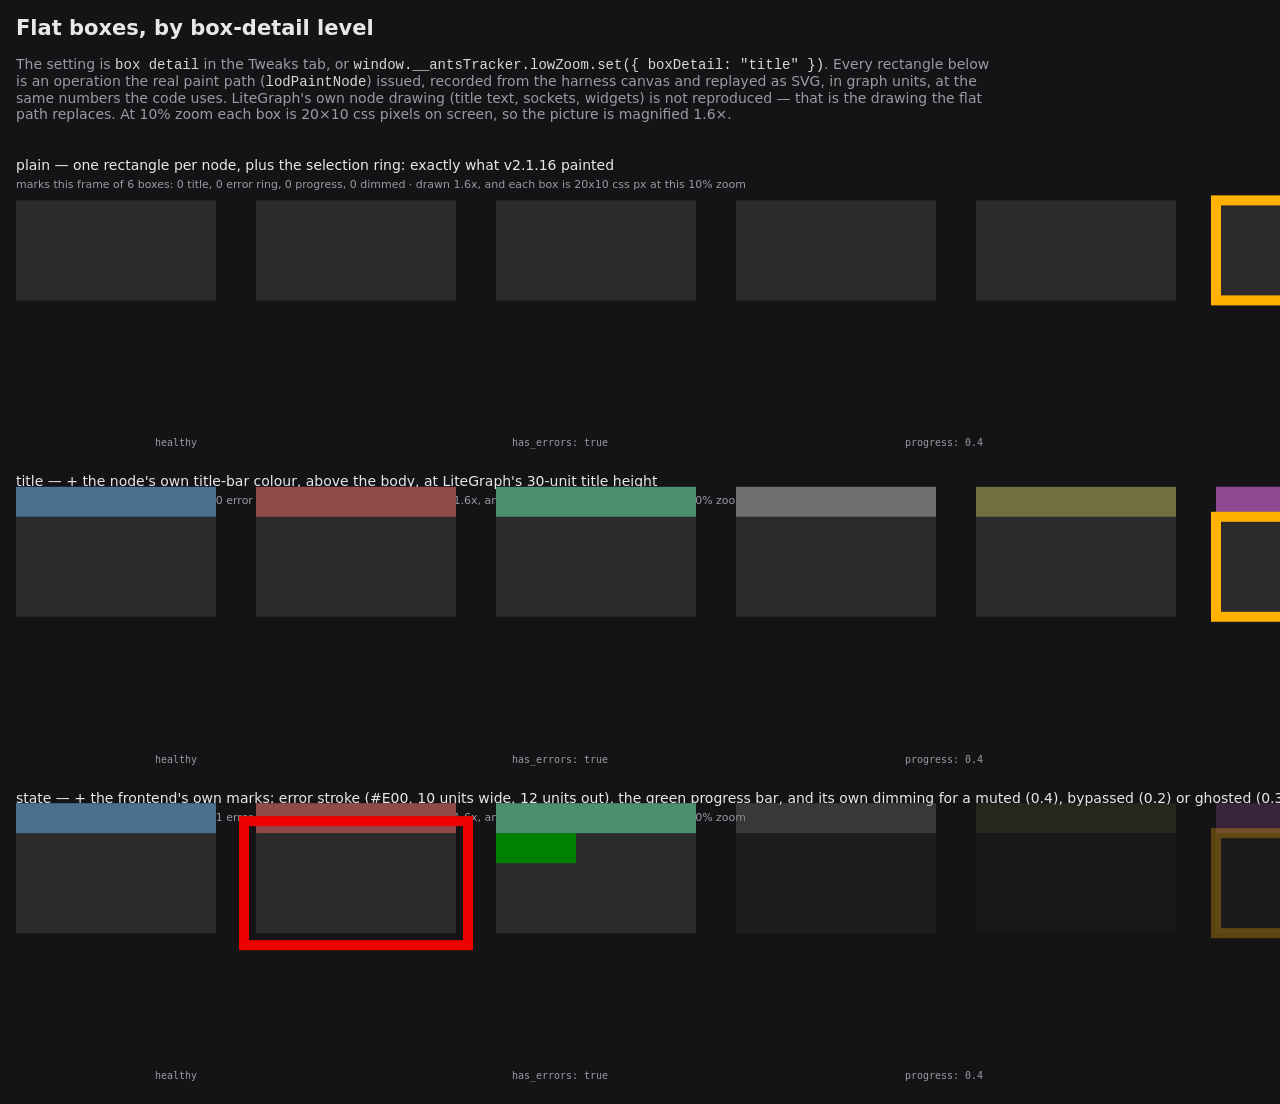
==== preview/boxes.html @ e9f930d2 "v2.2.0 — flat boxes that say what they stand for (plan Track K4) The flatten path painted one grey r" ====
<!doctype html>
<meta charset="utf-8">
<title>ANTs tracker — flat boxes, by box-detail level</title>
<style>
  body { margin: 0; background: #141416; color: #e8e8ea; font: 14px ui-sans-serif, system-ui; }
  p.note { max-width: 980px; margin: 16px; color: #9a9aa2; }
  code { color: #d8d8dc; }
</style>
<h2 style="margin:16px">Flat boxes, by box-detail level</h2>
<p class="note">The setting is <code>box detail</code> in the Tweaks tab, or
<code>window.__antsTracker.lowZoom.set({ boxDetail: "title" })</code>. Every rectangle below is an
operation the real paint path (<code>lodPaintNode</code>) issued, recorded from the harness canvas and
replayed as SVG, in graph units, at the same numbers the code uses. LiteGraph's own node drawing
(title text, sockets, widgets) is not reproduced — that is the drawing the flat path replaces. At
10% zoom each box is 20&times;10 css pixels on screen, so the picture is magnified 1.6&times;.</p>
<svg xmlns="http://www.w3.org/2000/svg" width="2272" height="965.2" viewBox="0 0 2272 965.2">
<rect width="100%" height="100%" fill="#141416"/>
<text x="16" y="32" fill="#e8e8ea" font-family="DejaVu Sans, Verdana, Geneva, ui-sans-serif, system-ui, sans-serif" font-size="14">plain — one rectangle per node, plus the selection ring: exactly what v2.1.16 painted</text>
<text x="16" y="50" fill="#9a9aa2" font-family="DejaVu Sans, Verdana, Geneva, ui-sans-serif, system-ui, sans-serif" font-size="11">marks this frame of 6 boxes: 0 title, 0 error ring, 0 progress, 0 dimmed · drawn 1.6x, and each box is 20x10 css px at this 10% zoom</text>
<g transform="translate(16 132.4)">
<g transform="translate(0 -70)"><rect x="0" y="0" width="200" height="100" fill="#2b2b2b"/></g><g transform="translate(240 -70)"><rect x="0" y="0" width="200" height="100" fill="#2b2b2b"/></g><g transform="translate(480 -70)"><rect x="0" y="0" width="200" height="100" fill="#2b2b2b"/></g><g transform="translate(720 -70)"><rect x="0" y="0" width="200" height="100" fill="#2b2b2b"/></g><g transform="translate(960 -70)"><rect x="0" y="0" width="200" height="100" fill="#2b2b2b"/></g><g transform="translate(1200 -70)"><rect x="0" y="0" width="200" height="100" fill="#2b2b2b"/><rect x="0" y="0" width="200" height="100" fill="none" stroke="#ffb300" stroke-width="10"/></g>
</g>
<text x="176" y="308.4" text-anchor="middle" fill="#9a9aa2" font-family="DejaVu Sans Mono, Menlo, Consolas, ui-monospace, monospace" font-size="10">healthy</text>
<text x="560" y="308.4" text-anchor="middle" fill="#9a9aa2" font-family="DejaVu Sans Mono, Menlo, Consolas, ui-monospace, monospace" font-size="10">has_errors: true</text>
<text x="944" y="308.4" text-anchor="middle" fill="#9a9aa2" font-family="DejaVu Sans Mono, Menlo, Consolas, ui-monospace, monospace" font-size="10">progress: 0.4</text>
<text x="1328" y="308.4" text-anchor="middle" fill="#9a9aa2" font-family="DejaVu Sans Mono, Menlo, Consolas, ui-monospace, monospace" font-size="10">mode: 2 (muted)</text>
<text x="1712" y="308.4" text-anchor="middle" fill="#9a9aa2" font-family="DejaVu Sans Mono, Menlo, Consolas, ui-monospace, monospace" font-size="10">mode: 4 (bypassed)</text>
<text x="2096" y="308.4" text-anchor="middle" fill="#9a9aa2" font-family="DejaVu Sans Mono, Menlo, Consolas, ui-monospace, monospace" font-size="10">ghost + selected</text>
<text x="16" y="348.4" fill="#e8e8ea" font-family="DejaVu Sans, Verdana, Geneva, ui-sans-serif, system-ui, sans-serif" font-size="14">title — + the node's own title-bar colour, above the body, at LiteGraph's 30-unit title height</text>
<text x="16" y="366.4" fill="#9a9aa2" font-family="DejaVu Sans, Verdana, Geneva, ui-sans-serif, system-ui, sans-serif" font-size="11">marks this frame of 6 boxes: 6 title, 0 error ring, 0 progress, 0 dimmed · drawn 1.6x, and each box is 20x10 css px at this 10% zoom</text>
<g transform="translate(16 448.8)">
<g transform="translate(0 -70)"><rect x="0" y="0" width="200" height="100" fill="#2b2b2b"/><rect x="0" y="-30" width="200" height="30" fill="#4a6f8f"/></g><g transform="translate(240 -70)"><rect x="0" y="0" width="200" height="100" fill="#2b2b2b"/><rect x="0" y="-30" width="200" height="30" fill="#8f4a4a"/></g><g transform="translate(480 -70)"><rect x="0" y="0" width="200" height="100" fill="#2b2b2b"/><rect x="0" y="-30" width="200" height="30" fill="#4a8f6f"/></g><g transform="translate(720 -70)"><rect x="0" y="0" width="200" height="100" fill="#2b2b2b"/><rect x="0" y="-30" width="200" height="30" fill="#6f6f6f"/></g><g transform="translate(960 -70)"><rect x="0" y="0" width="200" height="100" fill="#2b2b2b"/><rect x="0" y="-30" width="200" height="30" fill="#6f6f3f"/></g><g transform="translate(1200 -70)"><rect x="0" y="0" width="200" height="100" fill="#2b2b2b"/><rect x="0" y="-30" width="200" height="30" fill="#8f4a8f"/><rect x="0" y="0" width="200" height="100" fill="none" stroke="#ffb300" stroke-width="10"/></g>
</g>
<text x="176" y="624.8" text-anchor="middle" fill="#9a9aa2" font-family="DejaVu Sans Mono, Menlo, Consolas, ui-monospace, monospace" font-size="10">healthy</text>
<text x="560" y="624.8" text-anchor="middle" fill="#9a9aa2" font-family="DejaVu Sans Mono, Menlo, Consolas, ui-monospace, monospace" font-size="10">has_errors: true</text>
<text x="944" y="624.8" text-anchor="middle" fill="#9a9aa2" font-family="DejaVu Sans Mono, Menlo, Consolas, ui-monospace, monospace" font-size="10">progress: 0.4</text>
<text x="1328" y="624.8" text-anchor="middle" fill="#9a9aa2" font-family="DejaVu Sans Mono, Menlo, Consolas, ui-monospace, monospace" font-size="10">mode: 2 (muted)</text>
<text x="1712" y="624.8" text-anchor="middle" fill="#9a9aa2" font-family="DejaVu Sans Mono, Menlo, Consolas, ui-monospace, monospace" font-size="10">mode: 4 (bypassed)</text>
<text x="2096" y="624.8" text-anchor="middle" fill="#9a9aa2" font-family="DejaVu Sans Mono, Menlo, Consolas, ui-monospace, monospace" font-size="10">ghost + selected</text>
<text x="16" y="664.8" fill="#e8e8ea" font-family="DejaVu Sans, Verdana, Geneva, ui-sans-serif, system-ui, sans-serif" font-size="14">state — + the frontend's own marks: error stroke (#E00, 10 units wide, 12 units out), the green progress bar, and its own dimming for a muted (0.4), bypassed (0.2) or ghosted (0.3) node</text>
<text x="16" y="682.8" fill="#9a9aa2" font-family="DejaVu Sans, Verdana, Geneva, ui-sans-serif, system-ui, sans-serif" font-size="11">marks this frame of 6 boxes: 6 title, 1 error ring, 1 progress, 3 dimmed · drawn 1.6x, and each box is 20x10 css px at this 10% zoom</text>
<g transform="translate(16 765.2)">
<g transform="translate(0 -70)"><rect x="0" y="0" width="200" height="100" fill="#2b2b2b"/><rect x="0" y="-30" width="200" height="30" fill="#4a6f8f"/></g><g transform="translate(240 -70)"><rect x="0" y="0" width="200" height="100" fill="#2b2b2b"/><rect x="0" y="-30" width="200" height="30" fill="#8f4a4a"/><rect x="-12" y="-12" width="224" height="124" fill="none" stroke="#E00" stroke-width="10"/></g><g transform="translate(480 -70)"><rect x="0" y="0" width="200" height="100" fill="#2b2b2b"/><rect x="0" y="-30" width="200" height="30" fill="#4a8f6f"/><rect x="0" y="0" width="80" height="30" fill="green"/></g><g transform="translate(720 -70)"><rect x="0" y="0" width="200" height="100" fill="#2b2b2b" opacity="0.4"/><rect x="0" y="-30" width="200" height="30" fill="#6f6f6f" opacity="0.4"/></g><g transform="translate(960 -70)"><rect x="0" y="0" width="200" height="100" fill="#2b2b2b" opacity="0.2"/><rect x="0" y="-30" width="200" height="30" fill="#6f6f3f" opacity="0.2"/></g><g transform="translate(1200 -70)"><rect x="0" y="0" width="200" height="100" fill="#2b2b2b" opacity="0.3"/><rect x="0" y="-30" width="200" height="30" fill="#8f4a8f" opacity="0.3"/><rect x="0" y="0" width="200" height="100" fill="none" stroke="#ffb300" stroke-width="10" opacity="0.3"/></g>
</g>
<text x="176" y="941.2" text-anchor="middle" fill="#9a9aa2" font-family="DejaVu Sans Mono, Menlo, Consolas, ui-monospace, monospace" font-size="10">healthy</text>
<text x="560" y="941.2" text-anchor="middle" fill="#9a9aa2" font-family="DejaVu Sans Mono, Menlo, Consolas, ui-monospace, monospace" font-size="10">has_errors: true</text>
<text x="944" y="941.2" text-anchor="middle" fill="#9a9aa2" font-family="DejaVu Sans Mono, Menlo, Consolas, ui-monospace, monospace" font-size="10">progress: 0.4</text>
<text x="1328" y="941.2" text-anchor="middle" fill="#9a9aa2" font-family="DejaVu Sans Mono, Menlo, Consolas, ui-monospace, monospace" font-size="10">mode: 2 (muted)</text>
<text x="1712" y="941.2" text-anchor="middle" fill="#9a9aa2" font-family="DejaVu Sans Mono, Menlo, Consolas, ui-monospace, monospace" font-size="10">mode: 4 (bypassed)</text>
<text x="2096" y="941.2" text-anchor="middle" fill="#9a9aa2" font-family="DejaVu Sans Mono, Menlo, Consolas, ui-monospace, monospace" font-size="10">ghost + selected</text>
</svg>
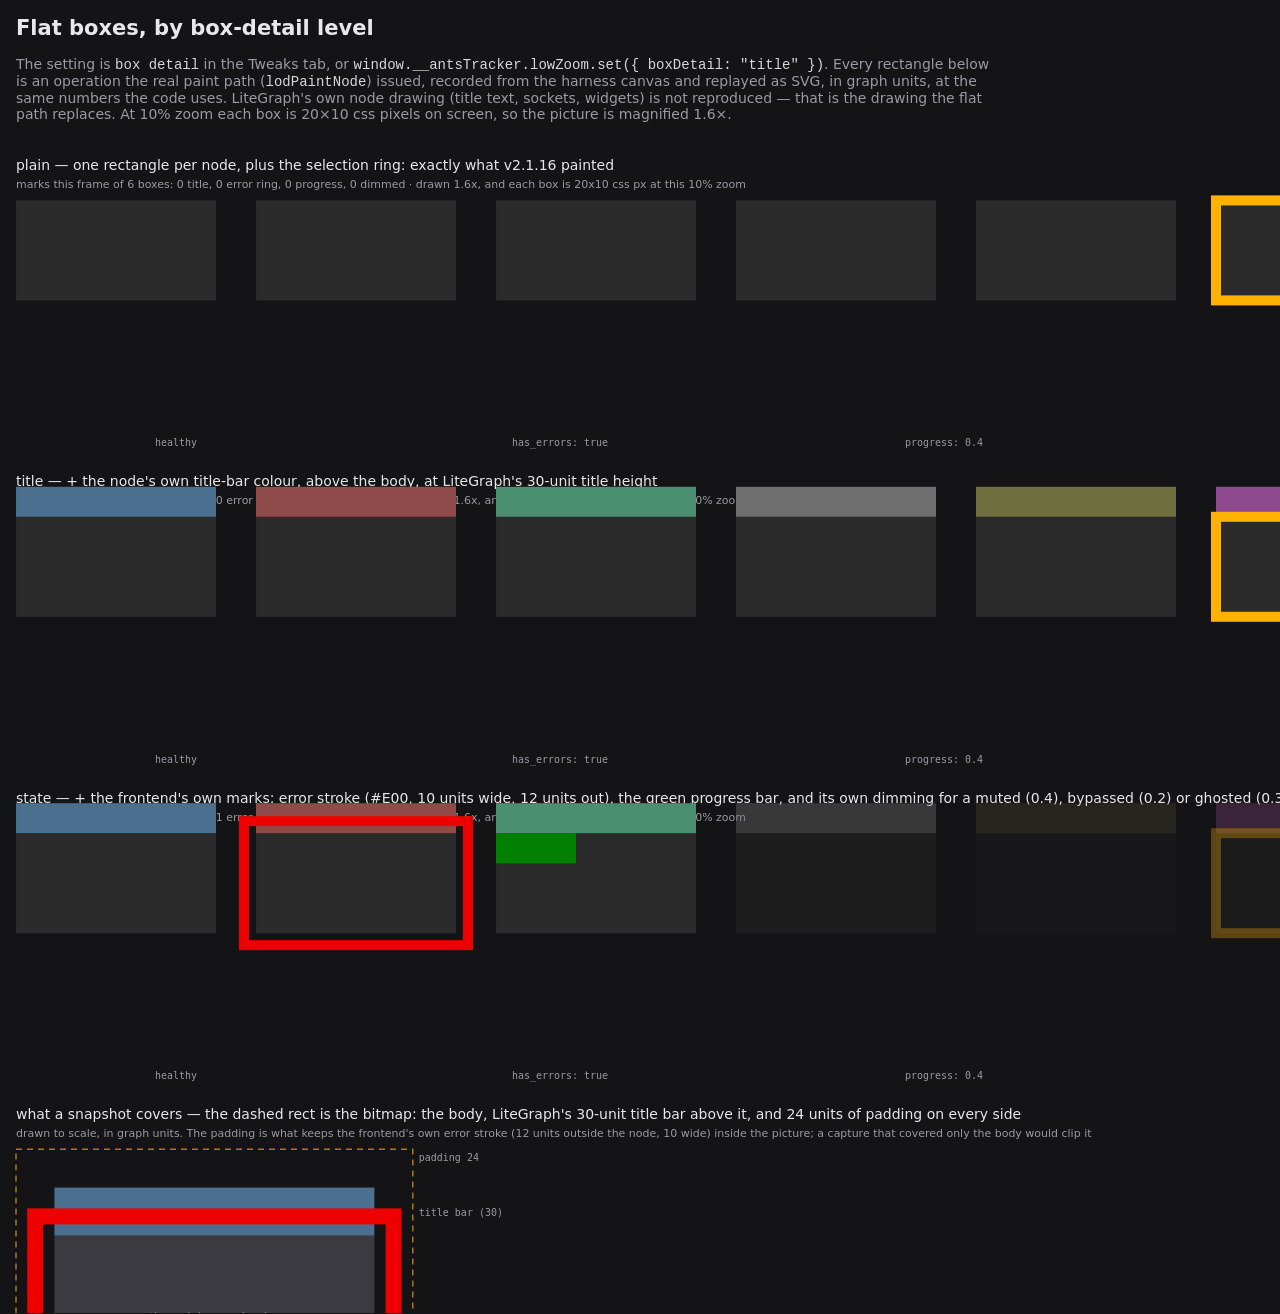
==== commit 56ddc817: "box-preview: the capture geometry, and a 1x PNG The harness canvas has no pixels, so a snapshot reus" ====
--- a/preview/boxes.html
+++ b/preview/boxes.html
@@ -13,7 +13,7 @@
 replayed as SVG, in graph units, at the same numbers the code uses. LiteGraph's own node drawing
 (title text, sockets, widgets) is not reproduced — that is the drawing the flat path replaces. At
 10% zoom each box is 20&times;10 css pixels on screen, so the picture is magnified 1.6&times;.</p>
-<svg xmlns="http://www.w3.org/2000/svg" width="2272" height="965.2" viewBox="0 0 2272 965.2">
+<svg xmlns="http://www.w3.org/2000/svg" width="2272" height="1175.2" viewBox="0 0 2272 1175.2">
 <rect width="100%" height="100%" fill="#141416"/>
 <text x="16" y="32" fill="#e8e8ea" font-family="DejaVu Sans, Verdana, Geneva, ui-sans-serif, system-ui, sans-serif" font-size="14">plain — one rectangle per node, plus the selection ring: exactly what v2.1.16 painted</text>
 <text x="16" y="50" fill="#9a9aa2" font-family="DejaVu Sans, Verdana, Geneva, ui-sans-serif, system-ui, sans-serif" font-size="11">marks this frame of 6 boxes: 0 title, 0 error ring, 0 progress, 0 dimmed · drawn 1.6x, and each box is 20x10 css px at this 10% zoom</text>
@@ -48,4 +48,14 @@
 <text x="1328" y="941.2" text-anchor="middle" fill="#9a9aa2" font-family="DejaVu Sans Mono, Menlo, Consolas, ui-monospace, monospace" font-size="10">mode: 2 (muted)</text>
 <text x="1712" y="941.2" text-anchor="middle" fill="#9a9aa2" font-family="DejaVu Sans Mono, Menlo, Consolas, ui-monospace, monospace" font-size="10">mode: 4 (bypassed)</text>
 <text x="2096" y="941.2" text-anchor="middle" fill="#9a9aa2" font-family="DejaVu Sans Mono, Menlo, Consolas, ui-monospace, monospace" font-size="10">ghost + selected</text>
+<text x="16" y="981.2" fill="#e8e8ea" font-family="DejaVu Sans, Verdana, Geneva, ui-sans-serif, system-ui, sans-serif" font-size="14">what a snapshot covers — the dashed rect is the bitmap: the body, LiteGraph's 30-unit title bar above it, and 24 units of padding on every side</text>
+<text x="16" y="999.2" fill="#9a9aa2" font-family="DejaVu Sans, Verdana, Geneva, ui-sans-serif, system-ui, sans-serif" font-size="11">drawn to scale, in graph units. The padding is what keeps the frontend's own error stroke (12 units outside the node, 10 wide) inside the picture; a capture that covered only the body would clip it</text>
+<rect x="16" y="1011.2" width="396.8" height="284.8" fill="none" stroke="#AE7719" stroke-width="1.5" stroke-dasharray="6 5"/>
+<rect x="54.4" y="1097.6" width="320" height="160" fill="#3a3a40"/>
+<rect x="54.4" y="1049.6" width="320" height="48" fill="#4a6f8f"/>
+<rect x="35.2" y="1078.4" width="358.4" height="198.4" fill="none" stroke="#E00" stroke-width="16"/>
+<text x="214.4" y="1181.6" text-anchor="middle" fill="#9a9aa2" font-family="DejaVu Sans Mono, Menlo, Consolas, ui-monospace, monospace" font-size="10">the node's own drawing</text>
+<text x="418.8" y="1023.2" text-anchor="start" fill="#9a9aa2" font-family="DejaVu Sans Mono, Menlo, Consolas, ui-monospace, monospace" font-size="10">padding 24</text>
+<text x="418.8" y="1077.6" text-anchor="start" fill="#9a9aa2" font-family="DejaVu Sans Mono, Menlo, Consolas, ui-monospace, monospace" font-size="10">title bar (30)</text>
+<text x="29.2" y="1292.8" text-anchor="end" fill="#9a9aa2" font-family="DejaVu Sans Mono, Menlo, Consolas, ui-monospace, monospace" font-size="10">error stroke: 10 wide, 12 out — inside the picture</text>
 </svg>
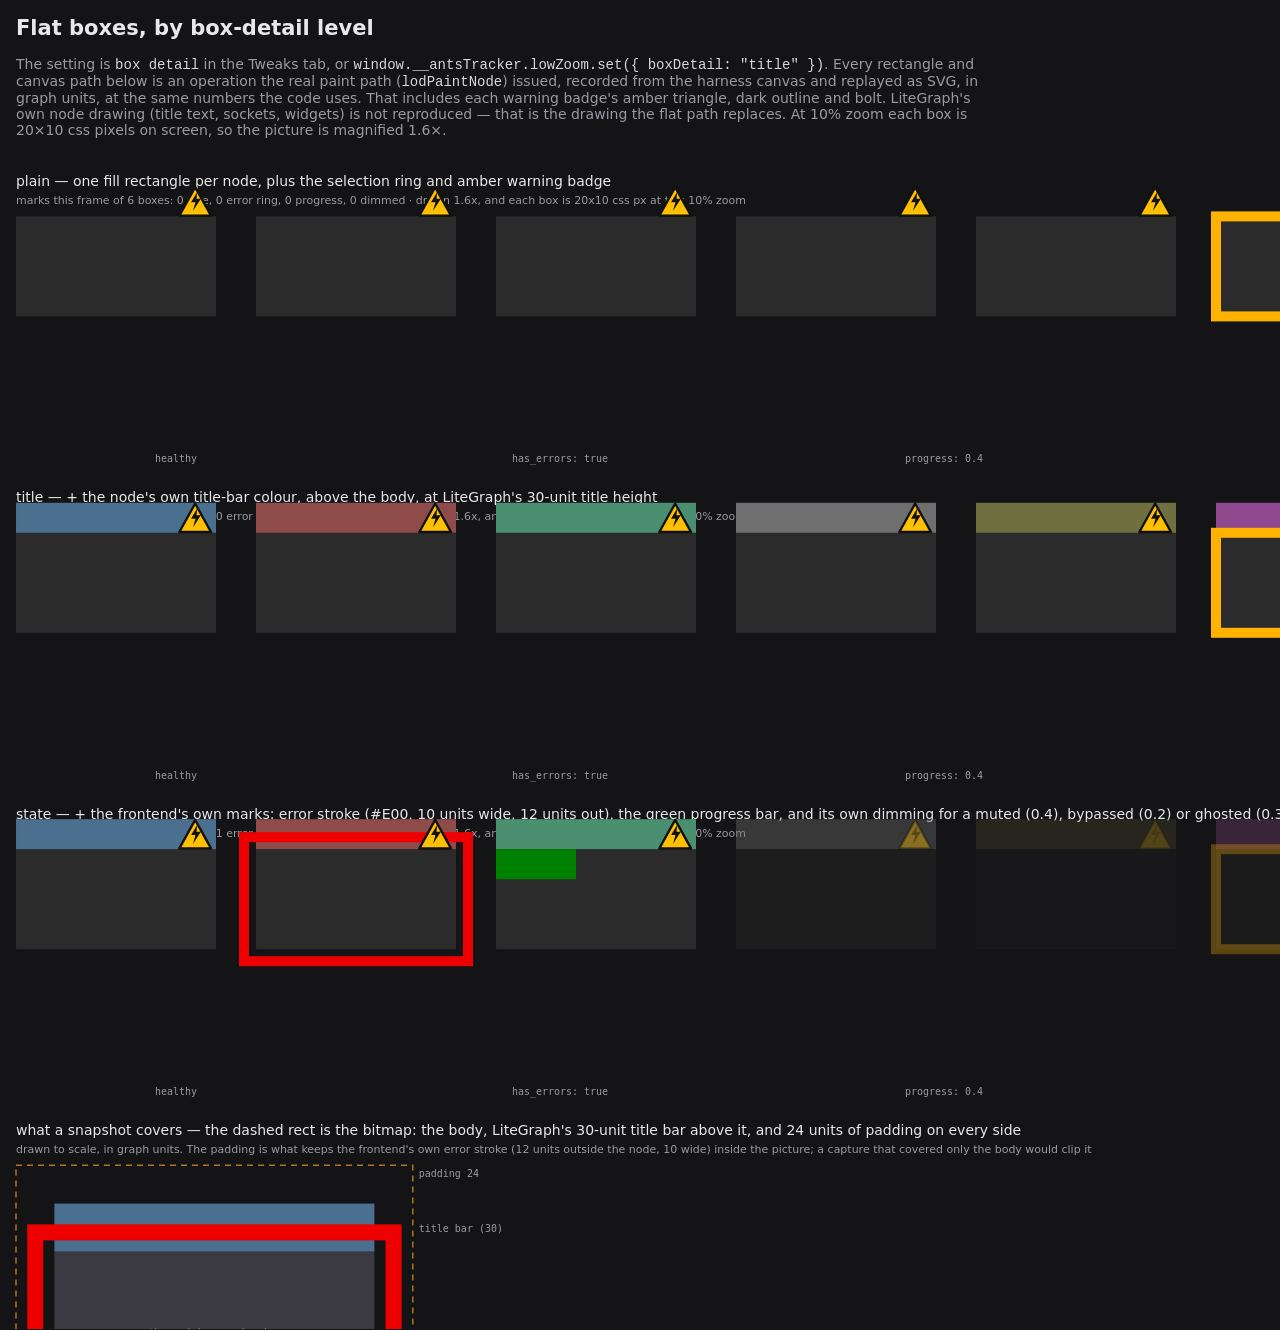
==== commit 1e1253c3: "Implement v2.7.4 live state overlays and badge Co-authored-by: arena-agent <297053741+arena-agent@us" ====
--- a/preview/boxes.html
+++ b/preview/boxes.html
@@ -8,17 +8,18 @@
 </style>
 <h2 style="margin:16px">Flat boxes, by box-detail level</h2>
 <p class="note">The setting is <code>box detail</code> in the Tweaks tab, or
-<code>window.__antsTracker.lowZoom.set({ boxDetail: "title" })</code>. Every rectangle below is an
+<code>window.__antsTracker.lowZoom.set({ boxDetail: "title" })</code>. Every rectangle and canvas path below is an
 operation the real paint path (<code>lodPaintNode</code>) issued, recorded from the harness canvas and
-replayed as SVG, in graph units, at the same numbers the code uses. LiteGraph's own node drawing
-(title text, sockets, widgets) is not reproduced — that is the drawing the flat path replaces. At
+replayed as SVG, in graph units, at the same numbers the code uses. That includes each warning badge's
+amber triangle, dark outline and bolt. LiteGraph's own node drawing (title text, sockets, widgets) is
+not reproduced — that is the drawing the flat path replaces. At
 10% zoom each box is 20&times;10 css pixels on screen, so the picture is magnified 1.6&times;.</p>
 <svg xmlns="http://www.w3.org/2000/svg" width="2272" height="1175.2" viewBox="0 0 2272 1175.2">
 <rect width="100%" height="100%" fill="#141416"/>
-<text x="16" y="32" fill="#e8e8ea" font-family="DejaVu Sans, Verdana, Geneva, ui-sans-serif, system-ui, sans-serif" font-size="14">plain — one rectangle per node, plus the selection ring: exactly what v2.1.16 painted</text>
+<text x="16" y="32" fill="#e8e8ea" font-family="DejaVu Sans, Verdana, Geneva, ui-sans-serif, system-ui, sans-serif" font-size="14">plain — one fill rectangle per node, plus the selection ring and amber warning badge</text>
 <text x="16" y="50" fill="#9a9aa2" font-family="DejaVu Sans, Verdana, Geneva, ui-sans-serif, system-ui, sans-serif" font-size="11">marks this frame of 6 boxes: 0 title, 0 error ring, 0 progress, 0 dimmed · drawn 1.6x, and each box is 20x10 css px at this 10% zoom</text>
 <g transform="translate(16 132.4)">
-<g transform="translate(0 -70)"><rect x="0" y="0" width="200" height="100" fill="#2b2b2b"/></g><g transform="translate(240 -70)"><rect x="0" y="0" width="200" height="100" fill="#2b2b2b"/></g><g transform="translate(480 -70)"><rect x="0" y="0" width="200" height="100" fill="#2b2b2b"/></g><g transform="translate(720 -70)"><rect x="0" y="0" width="200" height="100" fill="#2b2b2b"/></g><g transform="translate(960 -70)"><rect x="0" y="0" width="200" height="100" fill="#2b2b2b"/></g><g transform="translate(1200 -70)"><rect x="0" y="0" width="200" height="100" fill="#2b2b2b"/><rect x="0" y="0" width="200" height="100" fill="none" stroke="#ffb300" stroke-width="10"/></g>
+<g transform="translate(0 -70)"><rect x="0" y="0" width="200" height="100" fill="#2b2b2b"/><path d="M 179.167 -29.25 L 195 -0.75 L 163.333 -0.75 Z" fill="#FFC000" stroke="none" stroke-width="0"/><path d="M 179.167 -29.25 L 195 -0.75 L 163.333 -0.75 Z" fill="none" stroke="#111111" stroke-width="2.375" stroke-linejoin="round"/><path d="M 181.383 -24.69 L 175.05 -14.145 L 179.483 -14.145 L 176.95 -5.31 L 184.867 -17.565 L 180.433 -17.565 Z" fill="#111111" stroke="none" stroke-width="0"/></g><g transform="translate(240 -70)"><rect x="0" y="0" width="200" height="100" fill="#2b2b2b"/><path d="M 179.167 -29.25 L 195 -0.75 L 163.333 -0.75 Z" fill="#FFC000" stroke="none" stroke-width="0"/><path d="M 179.167 -29.25 L 195 -0.75 L 163.333 -0.75 Z" fill="none" stroke="#111111" stroke-width="2.375" stroke-linejoin="round"/><path d="M 181.383 -24.69 L 175.05 -14.145 L 179.483 -14.145 L 176.95 -5.31 L 184.867 -17.565 L 180.433 -17.565 Z" fill="#111111" stroke="none" stroke-width="0"/></g><g transform="translate(480 -70)"><rect x="0" y="0" width="200" height="100" fill="#2b2b2b"/><path d="M 179.167 -29.25 L 195 -0.75 L 163.333 -0.75 Z" fill="#FFC000" stroke="none" stroke-width="0"/><path d="M 179.167 -29.25 L 195 -0.75 L 163.333 -0.75 Z" fill="none" stroke="#111111" stroke-width="2.375" stroke-linejoin="round"/><path d="M 181.383 -24.69 L 175.05 -14.145 L 179.483 -14.145 L 176.95 -5.31 L 184.867 -17.565 L 180.433 -17.565 Z" fill="#111111" stroke="none" stroke-width="0"/></g><g transform="translate(720 -70)"><rect x="0" y="0" width="200" height="100" fill="#2b2b2b"/><path d="M 179.167 -29.25 L 195 -0.75 L 163.333 -0.75 Z" fill="#FFC000" stroke="none" stroke-width="0"/><path d="M 179.167 -29.25 L 195 -0.75 L 163.333 -0.75 Z" fill="none" stroke="#111111" stroke-width="2.375" stroke-linejoin="round"/><path d="M 181.383 -24.69 L 175.05 -14.145 L 179.483 -14.145 L 176.95 -5.31 L 184.867 -17.565 L 180.433 -17.565 Z" fill="#111111" stroke="none" stroke-width="0"/></g><g transform="translate(960 -70)"><rect x="0" y="0" width="200" height="100" fill="#2b2b2b"/><path d="M 179.167 -29.25 L 195 -0.75 L 163.333 -0.75 Z" fill="#FFC000" stroke="none" stroke-width="0"/><path d="M 179.167 -29.25 L 195 -0.75 L 163.333 -0.75 Z" fill="none" stroke="#111111" stroke-width="2.375" stroke-linejoin="round"/><path d="M 181.383 -24.69 L 175.05 -14.145 L 179.483 -14.145 L 176.95 -5.31 L 184.867 -17.565 L 180.433 -17.565 Z" fill="#111111" stroke="none" stroke-width="0"/></g><g transform="translate(1200 -70)"><rect x="0" y="0" width="200" height="100" fill="#2b2b2b"/><path d="M 179.167 -29.25 L 195 -0.75 L 163.333 -0.75 Z" fill="#FFC000" stroke="none" stroke-width="0"/><path d="M 179.167 -29.25 L 195 -0.75 L 163.333 -0.75 Z" fill="none" stroke="#111111" stroke-width="2.375" stroke-linejoin="round"/><path d="M 181.383 -24.69 L 175.05 -14.145 L 179.483 -14.145 L 176.95 -5.31 L 184.867 -17.565 L 180.433 -17.565 Z" fill="#111111" stroke="none" stroke-width="0"/><rect x="0" y="0" width="200" height="100" fill="none" stroke="#ffb300" stroke-width="10"/></g>
 </g>
 <text x="176" y="308.4" text-anchor="middle" fill="#9a9aa2" font-family="DejaVu Sans Mono, Menlo, Consolas, ui-monospace, monospace" font-size="10">healthy</text>
 <text x="560" y="308.4" text-anchor="middle" fill="#9a9aa2" font-family="DejaVu Sans Mono, Menlo, Consolas, ui-monospace, monospace" font-size="10">has_errors: true</text>
@@ -29,7 +30,7 @@
 <text x="16" y="348.4" fill="#e8e8ea" font-family="DejaVu Sans, Verdana, Geneva, ui-sans-serif, system-ui, sans-serif" font-size="14">title — + the node's own title-bar colour, above the body, at LiteGraph's 30-unit title height</text>
 <text x="16" y="366.4" fill="#9a9aa2" font-family="DejaVu Sans, Verdana, Geneva, ui-sans-serif, system-ui, sans-serif" font-size="11">marks this frame of 6 boxes: 6 title, 0 error ring, 0 progress, 0 dimmed · drawn 1.6x, and each box is 20x10 css px at this 10% zoom</text>
 <g transform="translate(16 448.8)">
-<g transform="translate(0 -70)"><rect x="0" y="0" width="200" height="100" fill="#2b2b2b"/><rect x="0" y="-30" width="200" height="30" fill="#4a6f8f"/></g><g transform="translate(240 -70)"><rect x="0" y="0" width="200" height="100" fill="#2b2b2b"/><rect x="0" y="-30" width="200" height="30" fill="#8f4a4a"/></g><g transform="translate(480 -70)"><rect x="0" y="0" width="200" height="100" fill="#2b2b2b"/><rect x="0" y="-30" width="200" height="30" fill="#4a8f6f"/></g><g transform="translate(720 -70)"><rect x="0" y="0" width="200" height="100" fill="#2b2b2b"/><rect x="0" y="-30" width="200" height="30" fill="#6f6f6f"/></g><g transform="translate(960 -70)"><rect x="0" y="0" width="200" height="100" fill="#2b2b2b"/><rect x="0" y="-30" width="200" height="30" fill="#6f6f3f"/></g><g transform="translate(1200 -70)"><rect x="0" y="0" width="200" height="100" fill="#2b2b2b"/><rect x="0" y="-30" width="200" height="30" fill="#8f4a8f"/><rect x="0" y="0" width="200" height="100" fill="none" stroke="#ffb300" stroke-width="10"/></g>
+<g transform="translate(0 -70)"><rect x="0" y="0" width="200" height="100" fill="#2b2b2b"/><rect x="0" y="-30" width="200" height="30" fill="#4a6f8f"/><path d="M 179.167 -29.25 L 195 -0.75 L 163.333 -0.75 Z" fill="#FFC000" stroke="none" stroke-width="0"/><path d="M 179.167 -29.25 L 195 -0.75 L 163.333 -0.75 Z" fill="none" stroke="#111111" stroke-width="2.375" stroke-linejoin="round"/><path d="M 181.383 -24.69 L 175.05 -14.145 L 179.483 -14.145 L 176.95 -5.31 L 184.867 -17.565 L 180.433 -17.565 Z" fill="#111111" stroke="none" stroke-width="0"/></g><g transform="translate(240 -70)"><rect x="0" y="0" width="200" height="100" fill="#2b2b2b"/><rect x="0" y="-30" width="200" height="30" fill="#8f4a4a"/><path d="M 179.167 -29.25 L 195 -0.75 L 163.333 -0.75 Z" fill="#FFC000" stroke="none" stroke-width="0"/><path d="M 179.167 -29.25 L 195 -0.75 L 163.333 -0.75 Z" fill="none" stroke="#111111" stroke-width="2.375" stroke-linejoin="round"/><path d="M 181.383 -24.69 L 175.05 -14.145 L 179.483 -14.145 L 176.95 -5.31 L 184.867 -17.565 L 180.433 -17.565 Z" fill="#111111" stroke="none" stroke-width="0"/></g><g transform="translate(480 -70)"><rect x="0" y="0" width="200" height="100" fill="#2b2b2b"/><rect x="0" y="-30" width="200" height="30" fill="#4a8f6f"/><path d="M 179.167 -29.25 L 195 -0.75 L 163.333 -0.75 Z" fill="#FFC000" stroke="none" stroke-width="0"/><path d="M 179.167 -29.25 L 195 -0.75 L 163.333 -0.75 Z" fill="none" stroke="#111111" stroke-width="2.375" stroke-linejoin="round"/><path d="M 181.383 -24.69 L 175.05 -14.145 L 179.483 -14.145 L 176.95 -5.31 L 184.867 -17.565 L 180.433 -17.565 Z" fill="#111111" stroke="none" stroke-width="0"/></g><g transform="translate(720 -70)"><rect x="0" y="0" width="200" height="100" fill="#2b2b2b"/><rect x="0" y="-30" width="200" height="30" fill="#6f6f6f"/><path d="M 179.167 -29.25 L 195 -0.75 L 163.333 -0.75 Z" fill="#FFC000" stroke="none" stroke-width="0"/><path d="M 179.167 -29.25 L 195 -0.75 L 163.333 -0.75 Z" fill="none" stroke="#111111" stroke-width="2.375" stroke-linejoin="round"/><path d="M 181.383 -24.69 L 175.05 -14.145 L 179.483 -14.145 L 176.95 -5.31 L 184.867 -17.565 L 180.433 -17.565 Z" fill="#111111" stroke="none" stroke-width="0"/></g><g transform="translate(960 -70)"><rect x="0" y="0" width="200" height="100" fill="#2b2b2b"/><rect x="0" y="-30" width="200" height="30" fill="#6f6f3f"/><path d="M 179.167 -29.25 L 195 -0.75 L 163.333 -0.75 Z" fill="#FFC000" stroke="none" stroke-width="0"/><path d="M 179.167 -29.25 L 195 -0.75 L 163.333 -0.75 Z" fill="none" stroke="#111111" stroke-width="2.375" stroke-linejoin="round"/><path d="M 181.383 -24.69 L 175.05 -14.145 L 179.483 -14.145 L 176.95 -5.31 L 184.867 -17.565 L 180.433 -17.565 Z" fill="#111111" stroke="none" stroke-width="0"/></g><g transform="translate(1200 -70)"><rect x="0" y="0" width="200" height="100" fill="#2b2b2b"/><rect x="0" y="-30" width="200" height="30" fill="#8f4a8f"/><path d="M 179.167 -29.25 L 195 -0.75 L 163.333 -0.75 Z" fill="#FFC000" stroke="none" stroke-width="0"/><path d="M 179.167 -29.25 L 195 -0.75 L 163.333 -0.75 Z" fill="none" stroke="#111111" stroke-width="2.375" stroke-linejoin="round"/><path d="M 181.383 -24.69 L 175.05 -14.145 L 179.483 -14.145 L 176.95 -5.31 L 184.867 -17.565 L 180.433 -17.565 Z" fill="#111111" stroke="none" stroke-width="0"/><rect x="0" y="0" width="200" height="100" fill="none" stroke="#ffb300" stroke-width="10"/></g>
 </g>
 <text x="176" y="624.8" text-anchor="middle" fill="#9a9aa2" font-family="DejaVu Sans Mono, Menlo, Consolas, ui-monospace, monospace" font-size="10">healthy</text>
 <text x="560" y="624.8" text-anchor="middle" fill="#9a9aa2" font-family="DejaVu Sans Mono, Menlo, Consolas, ui-monospace, monospace" font-size="10">has_errors: true</text>
@@ -40,7 +41,7 @@
 <text x="16" y="664.8" fill="#e8e8ea" font-family="DejaVu Sans, Verdana, Geneva, ui-sans-serif, system-ui, sans-serif" font-size="14">state — + the frontend's own marks: error stroke (#E00, 10 units wide, 12 units out), the green progress bar, and its own dimming for a muted (0.4), bypassed (0.2) or ghosted (0.3) node</text>
 <text x="16" y="682.8" fill="#9a9aa2" font-family="DejaVu Sans, Verdana, Geneva, ui-sans-serif, system-ui, sans-serif" font-size="11">marks this frame of 6 boxes: 6 title, 1 error ring, 1 progress, 3 dimmed · drawn 1.6x, and each box is 20x10 css px at this 10% zoom</text>
 <g transform="translate(16 765.2)">
-<g transform="translate(0 -70)"><rect x="0" y="0" width="200" height="100" fill="#2b2b2b"/><rect x="0" y="-30" width="200" height="30" fill="#4a6f8f"/></g><g transform="translate(240 -70)"><rect x="0" y="0" width="200" height="100" fill="#2b2b2b"/><rect x="0" y="-30" width="200" height="30" fill="#8f4a4a"/><rect x="-12" y="-12" width="224" height="124" fill="none" stroke="#E00" stroke-width="10"/></g><g transform="translate(480 -70)"><rect x="0" y="0" width="200" height="100" fill="#2b2b2b"/><rect x="0" y="-30" width="200" height="30" fill="#4a8f6f"/><rect x="0" y="0" width="80" height="30" fill="green"/></g><g transform="translate(720 -70)"><rect x="0" y="0" width="200" height="100" fill="#2b2b2b" opacity="0.4"/><rect x="0" y="-30" width="200" height="30" fill="#6f6f6f" opacity="0.4"/></g><g transform="translate(960 -70)"><rect x="0" y="0" width="200" height="100" fill="#2b2b2b" opacity="0.2"/><rect x="0" y="-30" width="200" height="30" fill="#6f6f3f" opacity="0.2"/></g><g transform="translate(1200 -70)"><rect x="0" y="0" width="200" height="100" fill="#2b2b2b" opacity="0.3"/><rect x="0" y="-30" width="200" height="30" fill="#8f4a8f" opacity="0.3"/><rect x="0" y="0" width="200" height="100" fill="none" stroke="#ffb300" stroke-width="10" opacity="0.3"/></g>
+<g transform="translate(0 -70)"><rect x="0" y="0" width="200" height="100" fill="#2b2b2b"/><rect x="0" y="-30" width="200" height="30" fill="#4a6f8f"/><path d="M 179.167 -29.25 L 195 -0.75 L 163.333 -0.75 Z" fill="#FFC000" stroke="none" stroke-width="0"/><path d="M 179.167 -29.25 L 195 -0.75 L 163.333 -0.75 Z" fill="none" stroke="#111111" stroke-width="2.375" stroke-linejoin="round"/><path d="M 181.383 -24.69 L 175.05 -14.145 L 179.483 -14.145 L 176.95 -5.31 L 184.867 -17.565 L 180.433 -17.565 Z" fill="#111111" stroke="none" stroke-width="0"/></g><g transform="translate(240 -70)"><rect x="0" y="0" width="200" height="100" fill="#2b2b2b"/><rect x="0" y="-30" width="200" height="30" fill="#8f4a4a"/><rect x="-12" y="-12" width="224" height="124" fill="none" stroke="#E00" stroke-width="10"/><path d="M 179.167 -29.25 L 195 -0.75 L 163.333 -0.75 Z" fill="#FFC000" stroke="none" stroke-width="0"/><path d="M 179.167 -29.25 L 195 -0.75 L 163.333 -0.75 Z" fill="none" stroke="#111111" stroke-width="2.375" stroke-linejoin="round"/><path d="M 181.383 -24.69 L 175.05 -14.145 L 179.483 -14.145 L 176.95 -5.31 L 184.867 -17.565 L 180.433 -17.565 Z" fill="#111111" stroke="none" stroke-width="0"/></g><g transform="translate(480 -70)"><rect x="0" y="0" width="200" height="100" fill="#2b2b2b"/><rect x="0" y="-30" width="200" height="30" fill="#4a8f6f"/><rect x="0" y="0" width="80" height="30" fill="green"/><path d="M 179.167 -29.25 L 195 -0.75 L 163.333 -0.75 Z" fill="#FFC000" stroke="none" stroke-width="0"/><path d="M 179.167 -29.25 L 195 -0.75 L 163.333 -0.75 Z" fill="none" stroke="#111111" stroke-width="2.375" stroke-linejoin="round"/><path d="M 181.383 -24.69 L 175.05 -14.145 L 179.483 -14.145 L 176.95 -5.31 L 184.867 -17.565 L 180.433 -17.565 Z" fill="#111111" stroke="none" stroke-width="0"/></g><g transform="translate(720 -70)"><rect x="0" y="0" width="200" height="100" fill="#2b2b2b" opacity="0.4"/><rect x="0" y="-30" width="200" height="30" fill="#6f6f6f" opacity="0.4"/><path d="M 179.167 -29.25 L 195 -0.75 L 163.333 -0.75 Z" fill="#FFC000" stroke="none" stroke-width="0" opacity="0.4"/><path d="M 179.167 -29.25 L 195 -0.75 L 163.333 -0.75 Z" fill="none" stroke="#111111" stroke-width="2.375" stroke-linejoin="round" opacity="0.4"/><path d="M 181.383 -24.69 L 175.05 -14.145 L 179.483 -14.145 L 176.95 -5.31 L 184.867 -17.565 L 180.433 -17.565 Z" fill="#111111" stroke="none" stroke-width="0" opacity="0.4"/></g><g transform="translate(960 -70)"><rect x="0" y="0" width="200" height="100" fill="#2b2b2b" opacity="0.2"/><rect x="0" y="-30" width="200" height="30" fill="#6f6f3f" opacity="0.2"/><path d="M 179.167 -29.25 L 195 -0.75 L 163.333 -0.75 Z" fill="#FFC000" stroke="none" stroke-width="0" opacity="0.2"/><path d="M 179.167 -29.25 L 195 -0.75 L 163.333 -0.75 Z" fill="none" stroke="#111111" stroke-width="2.375" stroke-linejoin="round" opacity="0.2"/><path d="M 181.383 -24.69 L 175.05 -14.145 L 179.483 -14.145 L 176.95 -5.31 L 184.867 -17.565 L 180.433 -17.565 Z" fill="#111111" stroke="none" stroke-width="0" opacity="0.2"/></g><g transform="translate(1200 -70)"><rect x="0" y="0" width="200" height="100" fill="#2b2b2b" opacity="0.3"/><rect x="0" y="-30" width="200" height="30" fill="#8f4a8f" opacity="0.3"/><path d="M 179.167 -29.25 L 195 -0.75 L 163.333 -0.75 Z" fill="#FFC000" stroke="none" stroke-width="0" opacity="0.3"/><path d="M 179.167 -29.25 L 195 -0.75 L 163.333 -0.75 Z" fill="none" stroke="#111111" stroke-width="2.375" stroke-linejoin="round" opacity="0.3"/><path d="M 181.383 -24.69 L 175.05 -14.145 L 179.483 -14.145 L 176.95 -5.31 L 184.867 -17.565 L 180.433 -17.565 Z" fill="#111111" stroke="none" stroke-width="0" opacity="0.3"/><rect x="0" y="0" width="200" height="100" fill="none" stroke="#ffb300" stroke-width="10" opacity="0.3"/></g>
 </g>
 <text x="176" y="941.2" text-anchor="middle" fill="#9a9aa2" font-family="DejaVu Sans Mono, Menlo, Consolas, ui-monospace, monospace" font-size="10">healthy</text>
 <text x="560" y="941.2" text-anchor="middle" fill="#9a9aa2" font-family="DejaVu Sans Mono, Menlo, Consolas, ui-monospace, monospace" font-size="10">has_errors: true</text>
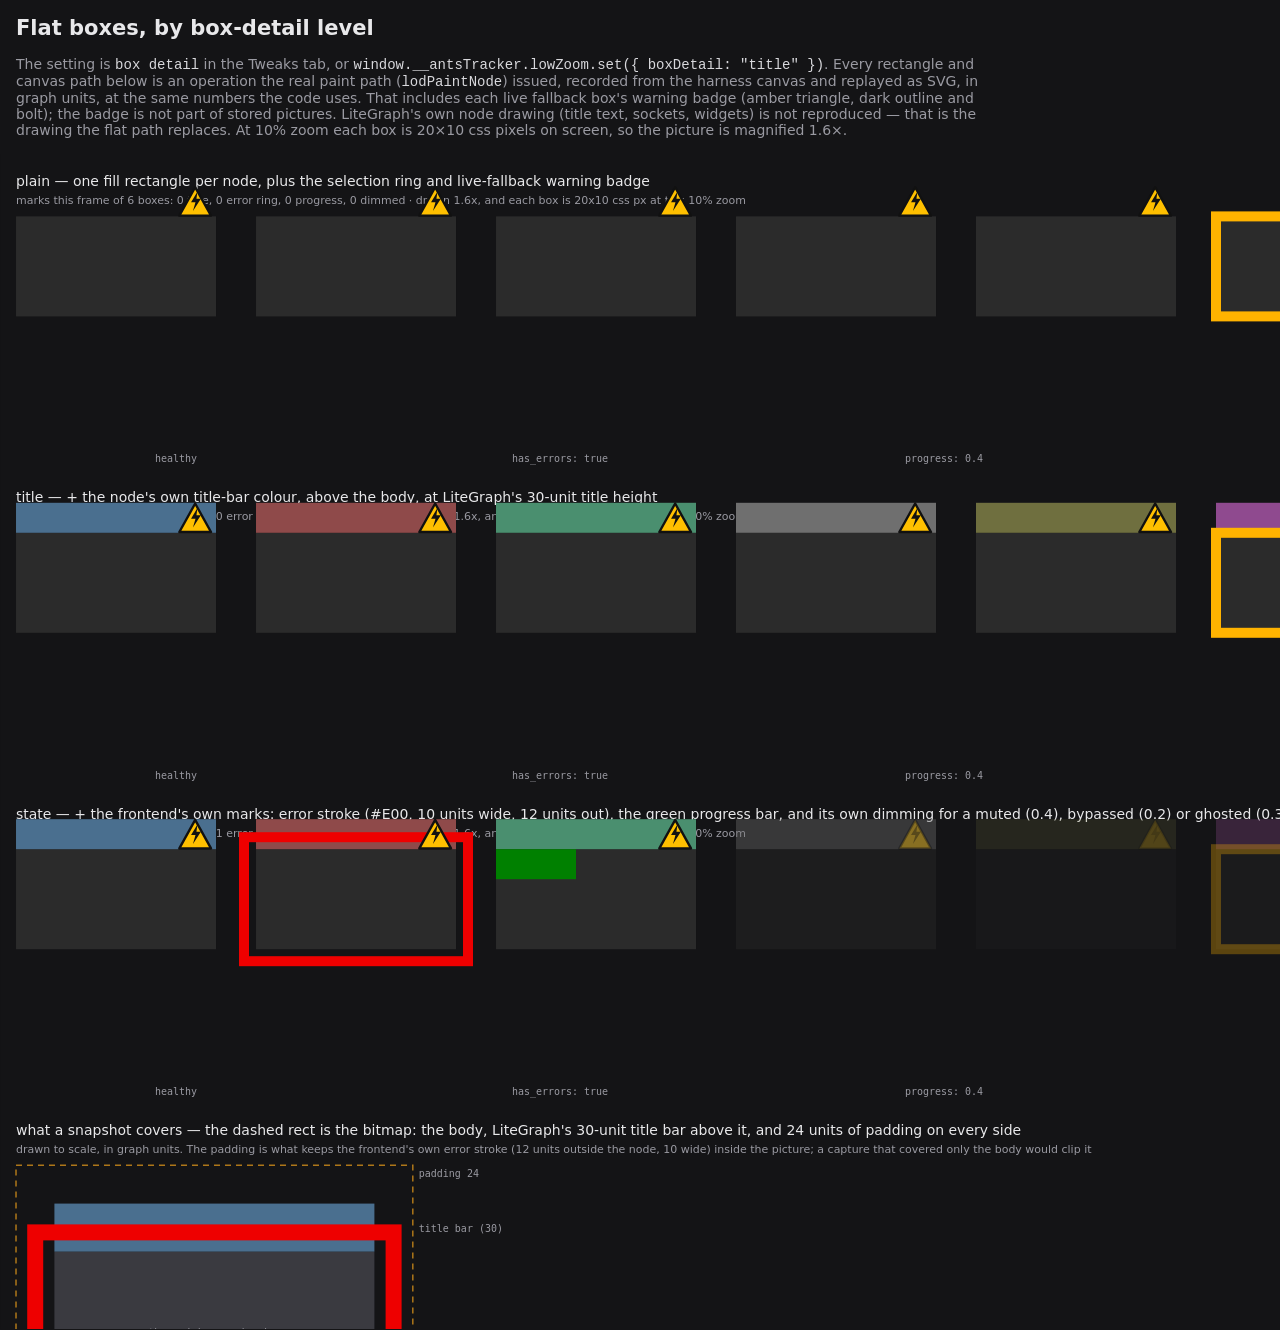
==== commit fac31b64: "Fix fallback badge and clarify metric windows Co-authored-by: arena-agent <297053741+arena-agent@use" ====
--- a/preview/boxes.html
+++ b/preview/boxes.html
@@ -10,13 +10,13 @@
 <p class="note">The setting is <code>box detail</code> in the Tweaks tab, or
 <code>window.__antsTracker.lowZoom.set({ boxDetail: "title" })</code>. Every rectangle and canvas path below is an
 operation the real paint path (<code>lodPaintNode</code>) issued, recorded from the harness canvas and
-replayed as SVG, in graph units, at the same numbers the code uses. That includes each warning badge's
-amber triangle, dark outline and bolt. LiteGraph's own node drawing (title text, sockets, widgets) is
-not reproduced — that is the drawing the flat path replaces. At
+replayed as SVG, in graph units, at the same numbers the code uses. That includes each live fallback box's
+warning badge (amber triangle, dark outline and bolt); the badge is not part of stored pictures. LiteGraph's
+own node drawing (title text, sockets, widgets) is not reproduced — that is the drawing the flat path replaces. At
 10% zoom each box is 20&times;10 css pixels on screen, so the picture is magnified 1.6&times;.</p>
 <svg xmlns="http://www.w3.org/2000/svg" width="2272" height="1175.2" viewBox="0 0 2272 1175.2">
 <rect width="100%" height="100%" fill="#141416"/>
-<text x="16" y="32" fill="#e8e8ea" font-family="DejaVu Sans, Verdana, Geneva, ui-sans-serif, system-ui, sans-serif" font-size="14">plain — one fill rectangle per node, plus the selection ring and amber warning badge</text>
+<text x="16" y="32" fill="#e8e8ea" font-family="DejaVu Sans, Verdana, Geneva, ui-sans-serif, system-ui, sans-serif" font-size="14">plain — one fill rectangle per node, plus the selection ring and live-fallback warning badge</text>
 <text x="16" y="50" fill="#9a9aa2" font-family="DejaVu Sans, Verdana, Geneva, ui-sans-serif, system-ui, sans-serif" font-size="11">marks this frame of 6 boxes: 0 title, 0 error ring, 0 progress, 0 dimmed · drawn 1.6x, and each box is 20x10 css px at this 10% zoom</text>
 <g transform="translate(16 132.4)">
 <g transform="translate(0 -70)"><rect x="0" y="0" width="200" height="100" fill="#2b2b2b"/><path d="M 179.167 -29.25 L 195 -0.75 L 163.333 -0.75 Z" fill="#FFC000" stroke="none" stroke-width="0"/><path d="M 179.167 -29.25 L 195 -0.75 L 163.333 -0.75 Z" fill="none" stroke="#111111" stroke-width="2.375" stroke-linejoin="round"/><path d="M 181.383 -24.69 L 175.05 -14.145 L 179.483 -14.145 L 176.95 -5.31 L 184.867 -17.565 L 180.433 -17.565 Z" fill="#111111" stroke="none" stroke-width="0"/></g><g transform="translate(240 -70)"><rect x="0" y="0" width="200" height="100" fill="#2b2b2b"/><path d="M 179.167 -29.25 L 195 -0.75 L 163.333 -0.75 Z" fill="#FFC000" stroke="none" stroke-width="0"/><path d="M 179.167 -29.25 L 195 -0.75 L 163.333 -0.75 Z" fill="none" stroke="#111111" stroke-width="2.375" stroke-linejoin="round"/><path d="M 181.383 -24.69 L 175.05 -14.145 L 179.483 -14.145 L 176.95 -5.31 L 184.867 -17.565 L 180.433 -17.565 Z" fill="#111111" stroke="none" stroke-width="0"/></g><g transform="translate(480 -70)"><rect x="0" y="0" width="200" height="100" fill="#2b2b2b"/><path d="M 179.167 -29.25 L 195 -0.75 L 163.333 -0.75 Z" fill="#FFC000" stroke="none" stroke-width="0"/><path d="M 179.167 -29.25 L 195 -0.75 L 163.333 -0.75 Z" fill="none" stroke="#111111" stroke-width="2.375" stroke-linejoin="round"/><path d="M 181.383 -24.69 L 175.05 -14.145 L 179.483 -14.145 L 176.95 -5.31 L 184.867 -17.565 L 180.433 -17.565 Z" fill="#111111" stroke="none" stroke-width="0"/></g><g transform="translate(720 -70)"><rect x="0" y="0" width="200" height="100" fill="#2b2b2b"/><path d="M 179.167 -29.25 L 195 -0.75 L 163.333 -0.75 Z" fill="#FFC000" stroke="none" stroke-width="0"/><path d="M 179.167 -29.25 L 195 -0.75 L 163.333 -0.75 Z" fill="none" stroke="#111111" stroke-width="2.375" stroke-linejoin="round"/><path d="M 181.383 -24.69 L 175.05 -14.145 L 179.483 -14.145 L 176.95 -5.31 L 184.867 -17.565 L 180.433 -17.565 Z" fill="#111111" stroke="none" stroke-width="0"/></g><g transform="translate(960 -70)"><rect x="0" y="0" width="200" height="100" fill="#2b2b2b"/><path d="M 179.167 -29.25 L 195 -0.75 L 163.333 -0.75 Z" fill="#FFC000" stroke="none" stroke-width="0"/><path d="M 179.167 -29.25 L 195 -0.75 L 163.333 -0.75 Z" fill="none" stroke="#111111" stroke-width="2.375" stroke-linejoin="round"/><path d="M 181.383 -24.69 L 175.05 -14.145 L 179.483 -14.145 L 176.95 -5.31 L 184.867 -17.565 L 180.433 -17.565 Z" fill="#111111" stroke="none" stroke-width="0"/></g><g transform="translate(1200 -70)"><rect x="0" y="0" width="200" height="100" fill="#2b2b2b"/><path d="M 179.167 -29.25 L 195 -0.75 L 163.333 -0.75 Z" fill="#FFC000" stroke="none" stroke-width="0"/><path d="M 179.167 -29.25 L 195 -0.75 L 163.333 -0.75 Z" fill="none" stroke="#111111" stroke-width="2.375" stroke-linejoin="round"/><path d="M 181.383 -24.69 L 175.05 -14.145 L 179.483 -14.145 L 176.95 -5.31 L 184.867 -17.565 L 180.433 -17.565 Z" fill="#111111" stroke="none" stroke-width="0"/><rect x="0" y="0" width="200" height="100" fill="none" stroke="#ffb300" stroke-width="10"/></g>
